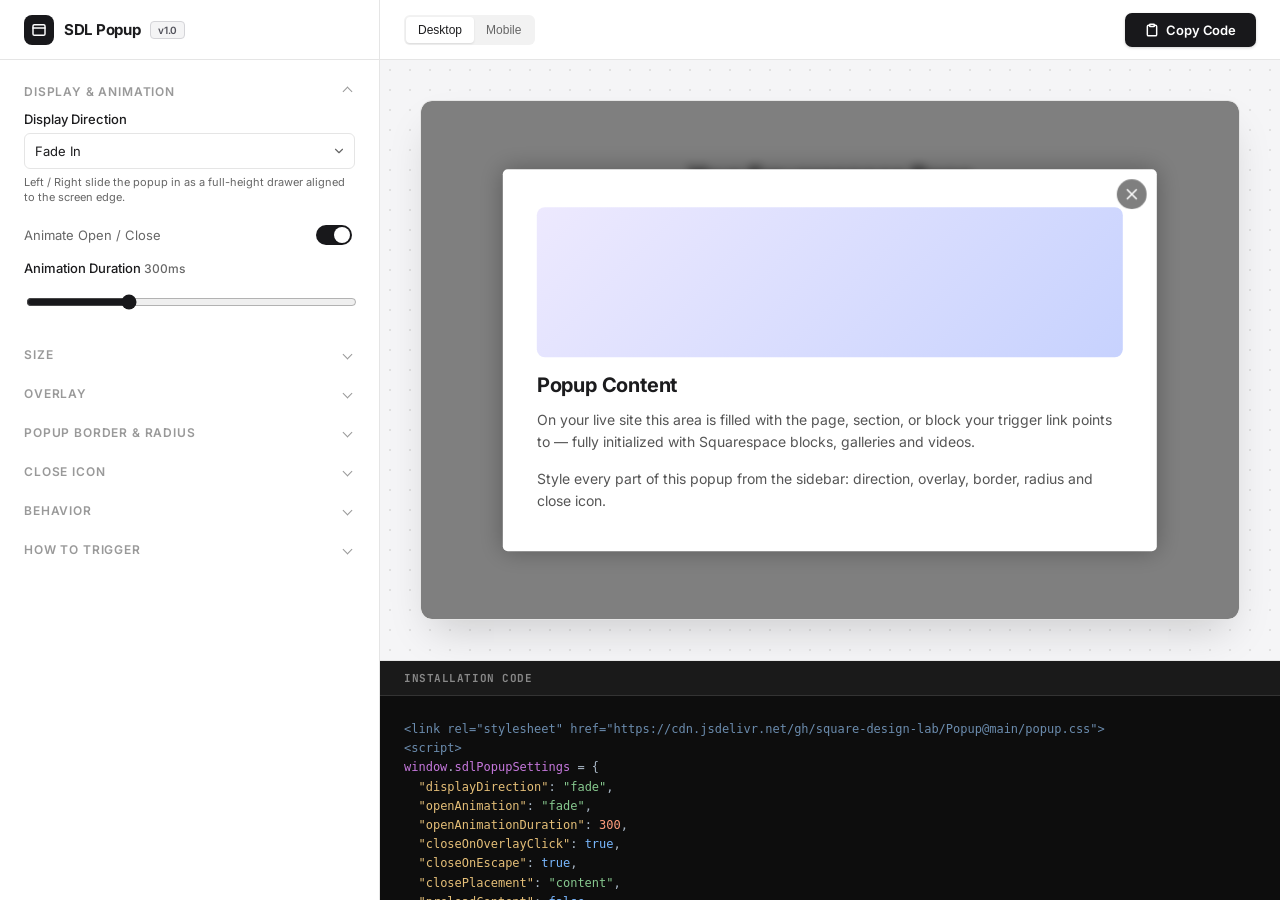
==== config-generator.html @ 0bb4ed38 "SDL Popup v1.0 — plugin, styles & config generator - popup.js: no-constructor IIFE port of the class" ====
<!DOCTYPE html>
<html lang="en">
<head>
    <meta charset="UTF-8" />
    <meta name="viewport" content="width=device-width, initial-scale=1.0" />
    <title>SDL Popup — Config Generator</title>

    <link rel="preconnect" href="https://fonts.googleapis.com">
    <link rel="preconnect" href="https://fonts.gstatic.com" crossorigin>
    <link href="https://fonts.googleapis.com/css2?family=Inter:wght@400;500;600;700&family=JetBrains+Mono:wght@400;500&display=swap" rel="stylesheet">

    <style>
        :root {
            --bg-body: #F5F5F7;
            --bg-sidebar: #FFFFFF;
            --text-main: #1C1C1E;
            --text-secondary: #666666;
            --text-tertiary: #999999;
            --border-light: #E5E5E5;
            --border-hover: #D4D4D4;
            --border-active: #18181B;
            --accent: #18181B;
            --accent-hover: #09090B;
            --accent-contrast: #FFFFFF;
            --shadow-sm: 0 1px 2px rgba(0,0,0,0.04);
            --shadow-md: 0 4px 6px -1px rgba(0,0,0,0.05), 0 2px 4px -1px rgba(0,0,0,0.03);
            --shadow-lg: 0 20px 40px -12px rgba(0,0,0,0.18);
            --radius-sm: 6px;
            --radius-md: 8px;
            --radius-lg: 12px;
            --sidebar-width: 380px;
            --header-height: 60px;
        }

        * { box-sizing: border-box; outline: none; }

        body {
            font-family: 'Inter', sans-serif;
            background: var(--bg-body);
            color: var(--text-main);
            margin: 0; padding: 0;
            height: 100vh;
            display: flex;
            overflow: hidden;
            font-size: 13px;
            -webkit-font-smoothing: antialiased;
        }

        /* --- SIDEBAR --- */
        .sidebar {
            width: var(--sidebar-width);
            background: var(--bg-sidebar);
            border-right: 1px solid var(--border-light);
            display: flex;
            flex-direction: column;
            z-index: 20;
        }
        .sidebar-header {
            height: var(--header-height);
            padding: 0 24px;
            border-bottom: 1px solid var(--border-light);
            display: flex; align-items: center; justify-content: space-between;
            background: rgba(255,255,255,0.8);
            backdrop-filter: blur(10px);
        }
        .sidebar-header h2 {
            font-size: 15px; font-weight: 700; margin: 0;
            display: flex; align-items: center; gap: 10px; letter-spacing: -0.02em;
        }
        .brand-icon {
            width: 30px; height: 30px;
            background: var(--accent); color: #fff;
            border-radius: 8px;
            display: inline-flex; align-items: center; justify-content: center; flex-shrink: 0;
        }
        .sidebar-header .badge {
            font-size: 10px; background: #F4F4F5; padding: 2px 7px; border-radius: 4px;
            color: #52525B; font-weight: 600; border: 1px solid #D4D4D8;
        }
        .sidebar-content { flex: 1; overflow-y: auto; padding: 24px; }
        .sidebar-content::-webkit-scrollbar { width: 6px; }
        .sidebar-content::-webkit-scrollbar-thumb { background: #E5E5E5; border-radius: 3px; }
        .sidebar-content::-webkit-scrollbar-thumb:hover { background: #D4D4D4; }

        .group { margin-bottom: 24px; }
        .group-header {
            font-size: 12px; font-weight: 600; text-transform: uppercase; letter-spacing: 0.07em;
            color: var(--text-tertiary); margin-bottom: 12px; cursor: pointer;
            display: flex; align-items: center; justify-content: space-between; transition: color 0.2s;
        }
        .group-header:hover { color: var(--text-main); }
        .group-header::after {
            content: ''; width: 6px; height: 6px;
            border-right: 1.5px solid currentColor; border-bottom: 1.5px solid currentColor;
            transform: rotate(45deg); transition: transform 0.2s; margin-right: 4px;
        }
        .group.open .group-header::after { transform: rotate(-135deg); }
        .group-body { display: none; }
        .group.open .group-body { display: block; animation: slideIn 0.2s ease-out; }
        @keyframes slideIn { from { opacity: 0; transform: translateY(-5px); } to { opacity: 1; transform: translateY(0); } }

        .control-row { margin-bottom: 16px; }
        label { display: block; font-size: 13px; font-weight: 500; margin-bottom: 6px; color: var(--text-main); }
        .helper-text { font-size: 11px; color: var(--text-secondary); margin-top: 6px; line-height: 1.4; }

        input[type="text"], input[type="number"], select {
            width: 100%; height: 36px; padding: 0 10px;
            font-family: inherit; font-size: 13px;
            border: 1px solid var(--border-light); border-radius: var(--radius-sm);
            background: #fff; color: var(--text-main); transition: all 0.15s; appearance: none;
        }
        input:hover, select:hover { border-color: var(--border-hover); }
        input:focus, select:focus { border-color: var(--border-active); box-shadow: 0 0 0 3px rgba(0,0,0,0.08); }
        select {
            background-image: url("data:image/svg+xml;charset=UTF-8,%3csvg xmlns='http://www.w3.org/2000/svg' viewBox='0 0 24 24' fill='none' stroke='%23666' stroke-width='2' stroke-linecap='round' stroke-linejoin='round'%3e%3cpolyline points='6 9 12 15 18 9'%3e%3c/polyline%3e%3c/svg%3e");
            background-repeat: no-repeat; background-position: right 8px center; background-size: 14px; padding-right: 30px;
        }
        input[type="range"] { width: 100%; accent-color: var(--accent); height: 36px; }

        .toggle-row {
            display: flex; align-items: center; justify-content: space-between;
            margin-bottom: 12px; min-height: 24px;
        }
        .toggle-row label { margin: 0; font-weight: 400; color: var(--text-secondary); }
        input[type="checkbox"] {
            appearance: none; width: 36px; height: 20px; background: #E5E5E5; border-radius: 20px;
            position: relative; cursor: pointer; transition: 0.2s; border: none; flex-shrink: 0;
        }
        input[type="checkbox"]::after {
            content: ''; position: absolute; top: 2px; left: 2px; width: 16px; height: 16px;
            background: #fff; border-radius: 50%; box-shadow: 0 1px 2px rgba(0,0,0,0.2);
            transition: 0.2s cubic-bezier(0.4, 0.0, 0.2, 1);
        }
        input[type="checkbox"]:checked { background: var(--accent); }
        input[type="checkbox"]:checked::after { transform: translateX(16px); }

        .color-row {
            display: flex; flex-direction: column; gap: 8px;
            background: #FAFAFA; padding: 12px; border-radius: var(--radius-md); border: 1px solid var(--border-light);
        }
        .color-chip { display: flex; align-items: center; justify-content: space-between; }
        .color-chip .color-label { font-size: 12px; font-weight: 500; }
        input[type="color"] {
            width: 28px; height: 28px; padding: 0;
            border: 1.5px solid #B8B8B8; border-radius: 50%; overflow: hidden; cursor: pointer; background: none;
        }
        input[type="color"]::-webkit-color-swatch-wrapper { padding: 0; }
        input[type="color"]::-webkit-color-swatch { border: none; border-radius: 50%; }

        .range-val { font-size: 12px; color: var(--text-secondary); font-variant-numeric: tabular-nums; }

        /* --- MAIN CONTENT --- */
        .main-content { flex: 1; display: flex; flex-direction: column; background: #F5F5F7; position: relative; }
        .topbar {
            height: var(--header-height); padding: 0 24px;
            border-bottom: 1px solid var(--border-light); background: #fff;
            display: flex; align-items: center; justify-content: space-between;
        }
        .device-toggle { background: #F2F2F2; padding: 2px; border-radius: 6px; display: flex; }
        .device-toggle button {
            border: none; background: transparent; padding: 6px 12px; font-size: 12px; font-weight: 500;
            color: var(--text-secondary); cursor: pointer; border-radius: 4px; transition: 0.2s;
        }
        .device-toggle button.active { background: #fff; color: var(--text-main); box-shadow: 0 1px 2px rgba(0,0,0,0.1); }

        .copy-btn {
            background: var(--accent); color: var(--accent-contrast); border: none; padding: 9px 20px;
            border-radius: 7px; font-weight: 600; font-size: 13px; letter-spacing: -0.01em; cursor: pointer;
            display: flex; align-items: center; gap: 7px; transition: transform 0.1s, background 0.2s;
            box-shadow: 0 1px 3px rgba(0,0,0,0.18); font-family: inherit;
        }
        .copy-btn:hover { background: var(--accent-hover); }
        .copy-btn:active { transform: scale(0.97); }
        .copy-btn.copied { background: #0EA5E9; box-shadow: 0 1px 3px rgba(14,165,233,0.3); }

        .preview-container {
            flex: 1; overflow-y: auto; padding: 40px;
            display: flex; justify-content: center; align-items: flex-start;
            background-image: radial-gradient(#E1E1E1 1px, transparent 1px);
            background-size: 20px 20px;
        }
        #previewFrame {
            background: #fff; width: 100%; max-width: 1100px; min-height: 520px;
            box-shadow: var(--shadow-lg); border-radius: var(--radius-lg);
            transition: width 0.3s cubic-bezier(0.25, 0.8, 0.25, 1);
            border: 1px solid var(--border-light);
            position: relative; overflow: hidden;
        }
        #previewFrame.mobile {
            width: 390px; border-radius: 30px; border: 8px solid #333; min-height: 640px;
        }

        /* mock host page inside preview */
        .pv-page {
            min-height: 100%; padding: 60px 40px;
            display: flex; flex-direction: column; align-items: center; justify-content: center; gap: 22px;
            text-align: center; color: #1C1C1E;
        }
        .pv-page h1 { font-size: 26px; margin: 0; letter-spacing: -0.02em; }
        .pv-page p { margin: 0; color: #6b6b6b; max-width: 420px; line-height: 1.6; font-size: 14px; }
        .pv-trigger {
            margin-top: 6px; background: var(--accent); color: #fff; border: none;
            padding: 13px 26px; border-radius: 8px; font-weight: 600; font-size: 14px; cursor: pointer;
            font-family: inherit; box-shadow: 0 4px 14px rgba(0,0,0,0.18);
        }
        .pv-trigger:active { transform: scale(0.97); }

        /* ============ PREVIEW POPUP (mirror of popup.css, scoped) ============ */
        .pv-overlay {
            position: absolute; inset: 0; z-index: 50; display: none; opacity: 0;
            backdrop-filter: blur(var(--pv-overlay-blur, 5px));
            transition: opacity var(--pv-dur, 300ms) ease;
        }
        .pv-overlay.pv-active { opacity: 1; }
        .pv-overlay::before {
            content: ''; position: absolute; inset: 0;
            background-color: var(--pv-overlay-color, #000);
            opacity: var(--pv-overlay-opacity, 0.5);
        }
        .pv-container {
            position: absolute; top: 50%; left: 50%; transform: translate(-50%, -50%);
            background: #fff; color: #1C1C1E;
            width: 80%; max-width: var(--pv-width, 520px);
            max-height: var(--pv-max-height, 80%); overflow-y: auto;
            border-radius: var(--pv-border-radius, 5px);
            border: var(--pv-border, none);
            box-shadow: 0 0 24px rgba(0,0,0,0.3);
            transition: opacity var(--pv-dur, 300ms) ease, transform var(--pv-dur, 300ms) ease;
        }
        .pv-body { padding: 38px 34px; }
        .pv-body h2 { margin: 0 0 12px; font-size: 20px; letter-spacing: -0.01em; }
        .pv-body p { margin: 0 0 14px; color: #555; line-height: 1.6; font-size: 14px; }
        .pv-body .pv-img {
            width: 100%; height: 150px; border-radius: 8px; margin-bottom: 16px;
            background: linear-gradient(135deg, #EDE9FE 0%, #C7D2FE 100%);
        }
        .pv-close {
            position: absolute; top: 10px; right: 10px; z-index: 9;
            display: grid; place-items: center; cursor: pointer;
            width: var(--pv-close-size, 30px); height: var(--pv-close-size, 30px); padding: 6px;
            border: var(--pv-close-border, none);
            background: var(--pv-close-bg, rgba(0,0,0,0.5));
            border-radius: var(--pv-close-radius, 50%);
            backdrop-filter: blur(12px); box-sizing: border-box;
        }
        .pv-close svg { width: 100%; height: 100%; stroke: var(--pv-close-color, #fff); stroke-width: 2px; }

        /* direction hidden states */
        .pv-dir-fade .pv-container { opacity: 0; transform: translate(-50%, -50%); }
        .pv-dir-slide-top .pv-container { opacity: 0; transform: translate(-50%, calc(-50% - 40px)); }
        .pv-dir-slide-bottom .pv-container { opacity: 0; transform: translate(-50%, calc(-50% + 40px)); }
        .pv-dir-fade.pv-active .pv-container,
        .pv-dir-slide-top.pv-active .pv-container,
        .pv-dir-slide-bottom.pv-active .pv-container { opacity: 1; transform: translate(-50%, -50%); }

        /* edge drawers */
        .pv-dir-slide-left .pv-container,
        .pv-dir-slide-right .pv-container {
            top: 0; bottom: 0; height: 100%; max-height: 100%;
            width: var(--pv-width, 360px); max-width: 86%; opacity: 1;
        }
        .pv-dir-slide-left .pv-container {
            left: 0; right: auto; transform: translateX(-100%);
            border-radius: 0 var(--pv-border-radius, 5px) var(--pv-border-radius, 5px) 0;
        }
        .pv-dir-slide-left.pv-active .pv-container { transform: translateX(0); }
        .pv-dir-slide-right .pv-container {
            right: 0; left: auto; transform: translateX(100%);
            border-radius: var(--pv-border-radius, 5px) 0 0 var(--pv-border-radius, 5px);
        }
        .pv-dir-slide-right.pv-active .pv-container { transform: translateX(0); }
        .pv-no-anim .pv-overlay, .pv-no-anim .pv-container { transition: none !important; }

        /* --- CODE DRAWER --- */
        .code-drawer {
            height: 240px; background: #0D0D0D; color: #E1E1E1;
            display: flex; flex-direction: column; border-top: 1px solid var(--border-light);
            font-family: 'JetBrains Mono', monospace;
        }
        .drawer-header {
            padding: 10px 24px; background: #1A1A1A; border-bottom: 1px solid #333;
            display: flex; align-items: center; justify-content: space-between;
        }
        .drawer-header h3 { margin: 0; font-size: 11px; text-transform: uppercase; letter-spacing: 0.05em; color: #888; }
        #codeOutput { flex: 1; padding: 24px; margin: 0; overflow: auto; font-size: 12px; line-height: 1.6; color: #A9B7C6; white-space: pre; }
        #codeOutput .hl-key  { color: #E5BF78; }
        #codeOutput .hl-str  { color: #87C98F; }
        #codeOutput .hl-bool { color: #79B8FF; }
        #codeOutput .hl-num  { color: #FF9D7C; }
        #codeOutput .hl-tag  { color: #6B8CAE; }
        #codeOutput .hl-kw   { color: #C678DD; }

        .mobile-tabs { display: none; }
        .mobile-copy-btn { display: none; }

        @media (max-width: 1023px) {
            body { flex-direction: column; height: 100vh; overflow: hidden; }
            .main-content { display: none; }
            .sidebar {
                position: fixed; top: 0; left: 0; right: 0;
                bottom: calc(68px + env(safe-area-inset-bottom));
                width: 100%; border-right: none; display: none; flex-direction: column; z-index: 50;
            }
            .sidebar-header { flex-shrink: 0; }
            .mobile-tabs {
                display: flex; position: fixed; bottom: 0; left: 0; right: 0;
                background: #fff; border-top: 1px solid #E5E5E5; z-index: 100; height: 68px;
                padding: 8px 12px; padding-bottom: calc(8px + env(safe-area-inset-bottom)); gap: 6px; align-items: stretch;
            }
            .tab-btn {
                flex: 1; border: none; background: transparent; color: var(--text-tertiary);
                font-size: 11px; font-weight: 500; font-family: inherit; cursor: pointer; border-radius: 10px;
                display: flex; flex-direction: column; align-items: center; justify-content: center; gap: 4px;
                transition: background 0.18s ease, color 0.18s ease; -webkit-tap-highlight-color: transparent;
            }
            .tab-btn svg { opacity: 0.5; transition: opacity 0.18s ease; }
            .tab-btn.active { background: var(--accent); color: #fff; font-weight: 600; }
            .tab-btn.active svg { opacity: 1; }
            .mobile-copy-btn { display: flex; }
            body.tab-edit .sidebar { display: flex; }
            body.tab-edit .main-content { display: none; }
            body.tab-preview .sidebar { display: none; }
            body.tab-preview .main-content {
                display: flex; position: fixed; top: 0; left: 0; right: 0;
                bottom: calc(68px + env(safe-area-inset-bottom)); height: auto;
            }
            body.tab-preview .code-drawer { display: none; }
            body.tab-code .sidebar { display: none; }
            body.tab-code .main-content {
                display: flex; position: fixed; top: 0; left: 0; right: 0;
                bottom: calc(68px + env(safe-area-inset-bottom)); height: auto;
            }
            body.tab-code .preview-container { display: none; }
            body.tab-code .code-drawer { flex: 1; height: auto; }
        }
    </style>
</head>
<body class="tab-edit">

    <div class="mobile-tabs">
        <button class="tab-btn active" onclick="setTab('edit')">
            <svg width="16" height="16" viewBox="0 0 24 24" fill="none" stroke="currentColor" stroke-width="2" stroke-linecap="round" stroke-linejoin="round"><circle cx="12" cy="12" r="3"/><path d="M19.4 15a1.65 1.65 0 0 0 .33 1.82l.06.06a2 2 0 1 1-2.83 2.83l-.06-.06a1.65 1.65 0 0 0-1.82-.33 1.65 1.65 0 0 0-1 1.51V21a2 2 0 1 1-4 0v-.09A1.65 1.65 0 0 0 9 19.4a1.65 1.65 0 0 0-1.82.33l-.06.06a2 2 0 1 1-2.83-2.83l.06-.06A1.65 1.65 0 0 0 4.68 15a1.65 1.65 0 0 0-1.51-1H3a2 2 0 1 1 0-4h.09A1.65 1.65 0 0 0 4.6 9a1.65 1.65 0 0 0-.33-1.82l-.06-.06a2 2 0 1 1 2.83-2.83l.06.06A1.65 1.65 0 0 0 9 4.68a1.65 1.65 0 0 0 1-1.51V3a2 2 0 1 1 4 0v.09a1.65 1.65 0 0 0 1 1.51 1.65 1.65 0 0 0 1.82-.33l.06-.06a2 2 0 1 1 2.83 2.83l-.06.06A1.65 1.65 0 0 0 19.4 9a1.65 1.65 0 0 0 1.51 1H21a2 2 0 1 1 0 4h-.09a1.65 1.65 0 0 0-1.51 1z"/></svg>
            Settings
        </button>
        <button class="tab-btn" onclick="setTab('preview')">
            <svg width="16" height="16" viewBox="0 0 24 24" fill="none" stroke="currentColor" stroke-width="2" stroke-linecap="round" stroke-linejoin="round"><rect x="2" y="3" width="20" height="14" rx="2"/><line x1="8" y1="21" x2="16" y2="21"/><line x1="12" y1="17" x2="12" y2="21"/></svg>
            Preview
        </button>
        <button class="tab-btn" onclick="setTab('code')">
            <svg width="16" height="16" viewBox="0 0 24 24" fill="none" stroke="currentColor" stroke-width="2" stroke-linecap="round" stroke-linejoin="round"><polyline points="16 18 22 12 16 6"/><polyline points="8 6 2 12 8 18"/></svg>
            Code
        </button>
    </div>

    <div class="sidebar">
        <div class="sidebar-header">
            <h2>
                <span class="brand-icon">
                    <svg width="16" height="16" viewBox="0 0 24 24" fill="none" stroke="currentColor" stroke-width="2.2" stroke-linecap="round" stroke-linejoin="round"><rect x="3" y="4" width="18" height="16" rx="2"/><line x1="3" y1="9" x2="21" y2="9"/></svg>
                </span>
                SDL Popup <span class="badge">v1.0</span>
            </h2>
            <button class="copy-btn mobile-copy-btn" id="mobileCopyBtn" onclick="copyCode()">
                <svg width="14" height="14" viewBox="0 0 24 24" fill="none" stroke="currentColor" stroke-width="2.5" stroke-linecap="round" stroke-linejoin="round"><path d="M16 4h2a2 2 0 0 1 2 2v14a2 2 0 0 1-2 2H6a2 2 0 0 1-2-2V6a2 2 0 0 1 2-2h2"></path><rect x="8" y="2" width="8" height="4" rx="1" ry="1"></rect></svg>
                Copy Code
            </button>
        </div>
        <div class="sidebar-content">

            <!-- DISPLAY & ANIMATION -->
            <div class="group open">
                <div class="group-header" onclick="togGroup(this)">Display & Animation</div>
                <div class="group-body">
                    <div class="control-row">
                        <label>Display Direction</label>
                        <select id="displayDirection">
                            <option value="fade" selected>Fade In</option>
                            <option value="slide-top">Slide In From Top</option>
                            <option value="slide-bottom">Slide In From Bottom</option>
                            <option value="slide-left">Slide In From Left (Edge)</option>
                            <option value="slide-right">Slide In From Right (Edge)</option>
                        </select>
                        <div class="helper-text">Left / Right slide the popup in as a full-height drawer aligned to the screen edge.</div>
                    </div>
                    <div class="toggle-row"><label>Animate Open / Close</label><input type="checkbox" id="openAnimation" checked></div>
                    <div class="control-row" id="durationRow">
                        <label>Animation Duration <span class="range-val" id="durationVal">300ms</span></label>
                        <input type="range" id="openAnimationDuration" min="0" max="1000" step="50" value="300">
                    </div>
                </div>
            </div>

            <!-- SIZE -->
            <div class="group">
                <div class="group-header" onclick="togGroup(this)">Size</div>
                <div class="group-body">
                    <div class="control-row" style="display:grid; grid-template-columns:1fr 1fr; gap:10px;">
                        <div><label>Max Width</label><input type="text" id="maxWidth" value="800px"></div>
                        <div><label>Max Height</label><input type="text" id="maxHeight" value="80vh"></div>
                    </div>
                    <div class="helper-text">Any CSS value (e.g. <code>800px</code>, <code>80vh</code>, <code>90%</code>). For edge drawers, width sets the panel width.</div>
                </div>
            </div>

            <!-- OVERLAY -->
            <div class="group">
                <div class="group-header" onclick="togGroup(this)">Overlay</div>
                <div class="group-body">
                    <div class="color-row" style="margin-bottom:14px;">
                        <div class="color-chip"><span class="color-label">Overlay Color</span><input type="color" id="overlayColor" value="#000000"></div>
                    </div>
                    <div class="control-row">
                        <label>Overlay Opacity <span class="range-val" id="overlayOpacityVal">0.5</span></label>
                        <input type="range" id="overlayOpacity" min="0" max="1" step="0.05" value="0.5">
                    </div>
                    <div class="control-row">
                        <label>Background Blur <span class="range-val" id="overlayBlurVal">5px</span></label>
                        <input type="range" id="overlayBlur" min="0" max="30" step="1" value="5">
                    </div>
                </div>
            </div>

            <!-- POPUP BORDER -->
            <div class="group">
                <div class="group-header" onclick="togGroup(this)">Popup Border & Radius</div>
                <div class="group-body">
                    <div class="toggle-row"><label>Show Border</label><input type="checkbox" id="popupBorderEnabled"></div>
                    <div id="popupBorderSettings" style="display:none; border-left:2px solid var(--border-light); padding-left:12px; margin-bottom:14px;">
                        <div class="control-row"><label>Border Width <span class="range-val" id="popupBorderWidthVal">1px</span></label>
                            <input type="range" id="popupBorderWidth" min="1" max="12" step="1" value="1"></div>
                        <div class="color-row">
                            <div class="color-chip"><span class="color-label">Border Color</span><input type="color" id="popupBorderColor" value="#222222"></div>
                        </div>
                    </div>
                    <div class="control-row">
                        <label>Corner Radius <span class="range-val" id="popupBorderRadiusVal">5px</span></label>
                        <input type="range" id="popupBorderRadius" min="0" max="40" step="1" value="5">
                    </div>
                </div>
            </div>

            <!-- CLOSE BUTTON -->
            <div class="group">
                <div class="group-header" onclick="togGroup(this)">Close Icon</div>
                <div class="group-body">
                    <div class="color-row" style="margin-bottom:14px;">
                        <div class="color-chip"><span class="color-label">Icon Background</span><input type="color" id="closeBgColor" value="#000000"></div>
                        <div class="color-chip"><span class="color-label">Icon Color</span><input type="color" id="closeColor" value="#ffffff"></div>
                    </div>
                    <div class="control-row">
                        <label>Background Opacity <span class="range-val" id="closeBgOpacityVal">0.5</span></label>
                        <input type="range" id="closeBgOpacity" min="0" max="1" step="0.05" value="0.5">
                    </div>
                    <div class="control-row">
                        <label>Icon Radius <span class="range-val" id="closeRadiusVal">50%</span></label>
                        <input type="range" id="closeRadius" min="0" max="50" step="1" value="50">
                    </div>
                    <div class="toggle-row"><label>Show Border</label><input type="checkbox" id="closeBorderEnabled"></div>
                    <div id="closeBorderSettings" style="display:none; border-left:2px solid var(--border-light); padding-left:12px;">
                        <div class="control-row"><label>Border Width <span class="range-val" id="closeBorderWidthVal">1px</span></label>
                            <input type="range" id="closeBorderWidth" min="1" max="6" step="1" value="1"></div>
                        <div class="color-row">
                            <div class="color-chip"><span class="color-label">Border Color</span><input type="color" id="closeBorderColor" value="#ffffff"></div>
                        </div>
                    </div>
                </div>
            </div>

            <!-- BEHAVIOR -->
            <div class="group">
                <div class="group-header" onclick="togGroup(this)">Behavior</div>
                <div class="group-body">
                    <div class="control-row">
                        <label>Close Button Placement</label>
                        <select id="closePlacement">
                            <option value="content" selected>Inside Popup</option>
                            <option value="overlay">On Overlay (outside)</option>
                        </select>
                    </div>
                    <div class="toggle-row"><label>Close on Overlay Click</label><input type="checkbox" id="closeOnOverlayClick" checked></div>
                    <div class="toggle-row"><label>Close on Escape Key</label><input type="checkbox" id="closeOnEscape" checked></div>
                    <div class="toggle-row"><label>Preload Content (SEO)</label><input type="checkbox" id="preloadContent"></div>
                    <div class="helper-text">Preload fetches all popup pages on load and keeps them in a hidden, crawler-accessible container.</div>
                </div>
            </div>

            <!-- TRIGGER HELP -->
            <div class="group">
                <div class="group-header" onclick="togGroup(this)">How to Trigger</div>
                <div class="group-body">
                    <div class="helper-text" style="line-height:1.7;">
                        Add the prefix to any link's URL field:<br>
                        <code>#sdl-popup=/about</code> — full page<br>
                        <code>#sdl-popup=/about#team</code> — a section by ID<br>
                        <code>#sdl-popup=/about.fe-block-abc</code> — a Fluid Engine block<br>
                        Use the <code>/#sdl-popup=</code> form if Squarespace strips the leading <code>#</code>.
                    </div>
                </div>
            </div>

        </div>
    </div>

    <div class="main-content">
        <div class="topbar">
            <div class="device-toggle">
                <button id="desktopToggle" class="active" onclick="setDev('desktop')">Desktop</button>
                <button id="mobileToggle" onclick="setDev('mobile')">Mobile</button>
            </div>
            <button class="copy-btn" id="copyBtn" onclick="copyCode()">
                <svg width="14" height="14" viewBox="0 0 24 24" fill="none" stroke="currentColor" stroke-width="2.5" stroke-linecap="round" stroke-linejoin="round"><path d="M16 4h2a2 2 0 0 1 2 2v14a2 2 0 0 1-2 2H6a2 2 0 0 1-2-2V6a2 2 0 0 1 2-2h2"></path><rect x="8" y="2" width="8" height="4" rx="1" ry="1"></rect></svg>
                Copy Code
            </button>
        </div>

        <div class="preview-container">
            <div id="previewFrame">
                <div class="pv-page">
                    <h1>Your Squarespace Page</h1>
                    <p>This is a live preview. Adjust the options in the sidebar and watch the popup update. Click below to reopen it.</p>
                    <button class="pv-trigger" id="pvTrigger">Open Popup</button>
                </div>

                <div class="pv-overlay pv-dir-fade" id="pvOverlay">
                    <div class="pv-container">
                        <button class="pv-close" id="pvClose" aria-label="Close">
                            <svg xmlns="http://www.w3.org/2000/svg" fill="none" viewBox="0 0 24 24" stroke-width="1.5" stroke="currentColor"><path stroke-linecap="round" stroke-linejoin="round" d="M6 18 18 6M6 6l12 12"/></svg>
                        </button>
                        <div class="pv-body">
                            <div class="pv-img"></div>
                            <h2>Popup Content</h2>
                            <p>On your live site this area is filled with the page, section, or block your trigger link points to — fully initialized with Squarespace blocks, galleries and videos.</p>
                            <p style="margin-bottom:0;">Style every part of this popup from the sidebar: direction, overlay, border, radius and close icon.</p>
                        </div>
                    </div>
                </div>
            </div>
        </div>

        <div class="code-drawer">
            <div class="drawer-header"><h3>Installation Code</h3></div>
            <pre id="codeOutput"></pre>
        </div>
    </div>

    <script>
      const CDN_BASE = 'https://cdn.jsdelivr.net/gh/square-design-lab/Popup@main';
      let rawCode = '';

      const $ = id => document.getElementById(id);
      const overlay = $('pvOverlay');
      const frame = $('previewFrame');

      function hexToRgba(hex, opacity) {
        let h = (hex || '#000000').replace('#', '');
        if (h.length === 3) h = h.split('').map(c => c + c).join('');
        const n = parseInt(h, 16);
        return `rgba(${(n >> 16) & 255}, ${(n >> 8) & 255}, ${n & 255}, ${opacity})`;
      }

      /* --- collect config from the sidebar --- */
      function collect() {
        return {
          displayDirection: $('displayDirection').value,
          animate: $('openAnimation').checked,
          openAnimationDuration: parseInt($('openAnimationDuration').value, 10),
          maxWidth: $('maxWidth').value.trim() || '800px',
          maxHeight: $('maxHeight').value.trim() || '80vh',
          overlayColor: $('overlayColor').value,
          overlayOpacity: parseFloat($('overlayOpacity').value),
          overlayBlur: parseInt($('overlayBlur').value, 10),
          popupBorderEnabled: $('popupBorderEnabled').checked,
          popupBorderWidth: parseInt($('popupBorderWidth').value, 10),
          popupBorderColor: $('popupBorderColor').value,
          popupBorderRadius: parseInt($('popupBorderRadius').value, 10),
          closeBgColor: $('closeBgColor').value,
          closeBgOpacity: parseFloat($('closeBgOpacity').value),
          closeColor: $('closeColor').value,
          closeRadius: parseInt($('closeRadius').value, 10),
          closeBorderEnabled: $('closeBorderEnabled').checked,
          closeBorderWidth: parseInt($('closeBorderWidth').value, 10),
          closeBorderColor: $('closeBorderColor').value,
          closePlacement: $('closePlacement').value,
          closeOnOverlayClick: $('closeOnOverlayClick').checked,
          closeOnEscape: $('closeOnEscape').checked,
          preloadContent: $('preloadContent').checked,
        };
      }

      /* --- apply config to the live preview popup --- */
      function applyPreview(c) {
        // direction class
        overlay.className = 'pv-overlay pv-dir-' + c.displayDirection + (overlay.classList.contains('pv-active') ? ' pv-active' : '');
        frame.classList.toggle('pv-no-anim', !c.animate);

        const v = (k, val) => frame.style.setProperty(k, val);
        v('--pv-dur', c.openAnimationDuration + 'ms');
        v('--pv-width', c.maxWidth);
        v('--pv-max-height', c.displayDirection.startsWith('slide-') && (c.displayDirection.endsWith('left') || c.displayDirection.endsWith('right')) ? '100%' : c.maxHeight);
        v('--pv-overlay-color', c.overlayColor);
        v('--pv-overlay-opacity', c.overlayOpacity);
        v('--pv-overlay-blur', c.overlayBlur + 'px');
        v('--pv-border', c.popupBorderEnabled ? `${c.popupBorderWidth}px solid ${c.popupBorderColor}` : 'none');
        v('--pv-border-radius', c.popupBorderRadius + 'px');
        v('--pv-close-bg', hexToRgba(c.closeBgColor, c.closeBgOpacity));
        v('--pv-close-color', c.closeColor);
        v('--pv-close-radius', c.closeRadius + '%');
        v('--pv-close-border', c.closeBorderEnabled ? `${c.closeBorderWidth}px solid ${c.closeBorderColor}` : 'none');

        // close placement
        const closeBtn = $('pvClose');
        if (c.closePlacement === 'overlay') overlay.appendChild(closeBtn);
        else overlay.querySelector('.pv-container').prepend(closeBtn);
      }

      function openPreview() {
        overlay.style.display = 'block';
        requestAnimationFrame(() => overlay.classList.add('pv-active'));
      }
      function closePreview() {
        const c = collect();
        overlay.classList.remove('pv-active');
        const done = () => { overlay.style.display = 'none'; };
        c.animate ? setTimeout(done, c.openAnimationDuration) : done();
      }

      /* --- generate install code --- */
      function generateCode(c) {
        const styles = {
          width: c.maxWidth,
          maxHeight: c.maxHeight,
          overlayColor: c.overlayColor,
          overlayOpacity: c.overlayOpacity,
          overlayBlur: c.overlayBlur,
          popupBorderWidth: c.popupBorderEnabled ? c.popupBorderWidth : 0,
          popupBorderColor: c.popupBorderColor,
          popupBorderRadius: c.popupBorderRadius,
          closeBgColor: c.closeBgColor,
          closeBgOpacity: c.closeBgOpacity,
          closeColor: c.closeColor,
          closeBorderWidth: c.closeBorderEnabled ? c.closeBorderWidth : 0,
          closeBorderColor: c.closeBorderColor,
          closeRadius: c.closeRadius,
        };
        const settings = {
          displayDirection: c.displayDirection,
          openAnimation: c.animate ? 'fade' : 'none',
          openAnimationDuration: c.openAnimationDuration,
          closeOnOverlayClick: c.closeOnOverlayClick,
          closeOnEscape: c.closeOnEscape,
          closePlacement: c.closePlacement,
          preloadContent: c.preloadContent,
          styles,
        };
        const js =
`<link rel="stylesheet" href="${CDN_BASE}/popup.css">
<script>
window.sdlPopupSettings = ${JSON.stringify(settings, null, 2)};
<\/script>
<script src="${CDN_BASE}/popup.js" defer><\/script>`;
        rawCode = js;
        $('codeOutput').innerHTML = highlightCode(js);
      }

      /* --- syntax highlighter --- */
      function highlightCode(text) {
        const esc = s => s.replace(/&/g, '&amp;').replace(/</g, '&lt;').replace(/>/g, '&gt;');
        return text.split('\n').map(line => {
          let h = esc(line);
          h = h.replace(/(&lt;\/?[\w][^&]*?&gt;)/g, '<span class="hl-tag">$1</span>');
          h = h.replace(/("(?:[^"\\]|\\.)+")(\s*:)/g, '<span class="hl-key">$1</span>$2');
          h = h.replace(/(:\s*)("(?:[^"\\]|\\.)*")/g, (_, p, s) => `${p}<span class="hl-str">${s}</span>`);
          h = h.replace(/(:\s*)(true|false|null)(\b)/g, '$1<span class="hl-bool">$2</span>$3');
          h = h.replace(/(:\s*)(-?\d+(?:\.\d+)?)/g, '$1<span class="hl-num">$2</span>');
          h = h.replace(/\b(window|sdlPopupSettings|defer)\b/g, '<span class="hl-kw">$1</span>');
          return h;
        }).join('\n');
      }

      /* --- conditional rows + range value labels --- */
      function syncUI(c) {
        $('durationRow').style.display = c.animate ? 'block' : 'none';
        $('popupBorderSettings').style.display = c.popupBorderEnabled ? 'block' : 'none';
        $('closeBorderSettings').style.display = c.closeBorderEnabled ? 'block' : 'none';
        $('durationVal').textContent = c.openAnimationDuration + 'ms';
        $('overlayOpacityVal').textContent = c.overlayOpacity;
        $('overlayBlurVal').textContent = c.overlayBlur + 'px';
        $('popupBorderWidthVal').textContent = c.popupBorderWidth + 'px';
        $('popupBorderRadiusVal').textContent = c.popupBorderRadius + 'px';
        $('closeBgOpacityVal').textContent = c.closeBgOpacity;
        $('closeRadiusVal').textContent = c.closeRadius + '%';
        $('closeBorderWidthVal').textContent = c.closeBorderWidth + 'px';
      }

      let lastDir = 'fade';
      function updateAll() {
        const c = collect();
        syncUI(c);
        applyPreview(c);
        generateCode(c);
        // ensure popup visible so styling changes are seen; replay on direction change
        if (overlay.style.display !== 'block') openPreview();
        if (c.displayDirection !== lastDir) {
          lastDir = c.displayDirection;
          overlay.classList.remove('pv-active');
          requestAnimationFrame(() => requestAnimationFrame(() => overlay.classList.add('pv-active')));
        }
      }

      /* --- wiring --- */
      document.querySelectorAll('.sidebar input, .sidebar select').forEach(el => {
        el.addEventListener('input', updateAll);
        el.addEventListener('change', updateAll);
      });
      $('pvTrigger').addEventListener('click', openPreview);
      $('pvClose').addEventListener('click', closePreview);
      overlay.addEventListener('click', e => { if (e.target === overlay && collect().closeOnOverlayClick) closePreview(); });
      document.addEventListener('keydown', e => { if (e.key === 'Escape' && collect().closeOnEscape) closePreview(); });

      window.setTab = function(t) {
        document.body.className = 'tab-' + t;
        document.querySelectorAll('.tab-btn').forEach(btn => {
          btn.classList.toggle('active', btn.getAttribute('onclick') === "setTab('" + t + "')");
        });
      };
      window.setDev = function(d) {
        frame.className = d === 'mobile' ? 'mobile' : '';
        document.querySelectorAll('.device-toggle button').forEach(b => b.classList.remove('active'));
        $(d + 'Toggle').classList.add('active');
        const c = collect(); applyPreview(c); openPreview();
      };
      window.togGroup = function(h) { h.parentNode.classList.toggle('open'); };
      window.copyCode = function() {
        navigator.clipboard.writeText(rawCode);
        const copied = `<svg width="14" height="14" viewBox="0 0 24 24" fill="none" stroke="currentColor" stroke-width="2.5" stroke-linecap="round" stroke-linejoin="round"><polyline points="20 6 9 17 4 12"></polyline></svg> Copied!`;
        ['copyBtn', 'mobileCopyBtn'].forEach(id => {
          const btn = $(id); if (!btn) return;
          const orig = btn.innerHTML;
          btn.innerHTML = copied; btn.classList.add('copied');
          setTimeout(() => { btn.innerHTML = orig; btn.classList.remove('copied'); }, 2000);
        });
      };

      updateAll();
      openPreview();
    </script>
</body>
</html>
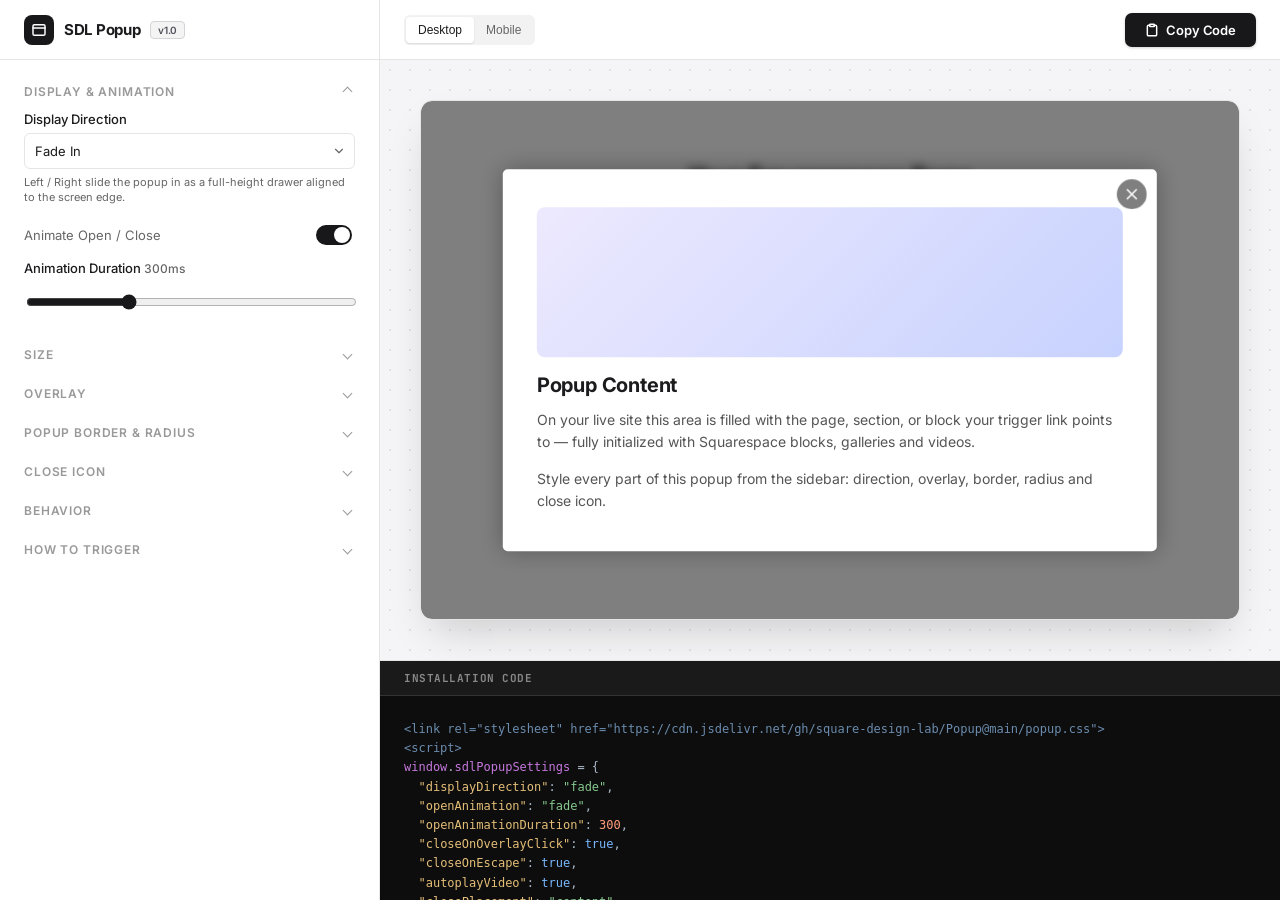
==== commit bb4e262c: "Autoplay popup video on open (incl. 7.1 component / nested video) The old playSingleVideo only match" ====
--- a/config-generator.html
+++ b/config-generator.html
@@ -479,6 +479,7 @@
                     </div>
                     <div class="toggle-row"><label>Close on Overlay Click</label><input type="checkbox" id="closeOnOverlayClick" checked></div>
                     <div class="toggle-row"><label>Close on Escape Key</label><input type="checkbox" id="closeOnEscape" checked></div>
+                    <div class="toggle-row"><label>Autoplay Video on Open</label><input type="checkbox" id="autoplayVideo" checked></div>
                     <div class="toggle-row"><label>Preload Content (SEO)</label><input type="checkbox" id="preloadContent"></div>
                     <div class="helper-text">Preload fetches all popup pages on load and keeps them in a hidden, crawler-accessible container.</div>
                 </div>
@@ -490,10 +491,15 @@
                 <div class="group-body">
                     <div class="helper-text" style="line-height:1.7;">
                         Add the prefix to any link's URL field:<br>
+                        <strong>From your site</strong><br>
                         <code>#sdl-popup=/about</code> — full page<br>
                         <code>#sdl-popup=/about#team</code> — a section by ID<br>
                         <code>#sdl-popup=/about.fe-block-abc</code> — a Fluid Engine block<br>
-                        Use the <code>/#sdl-popup=</code> form if Squarespace strips the leading <code>#</code>.
+                        <strong style="display:inline-block;margin-top:8px;">Media (anywhere)</strong><br>
+                        <code>#sdl-popup=https://youtu.be/ID</code> — YouTube / Vimeo / Loom / Wistia video<br>
+                        <code>#sdl-popup=https://…/photo.jpg</code> — an image (opened full-size)<br>
+                        <code>#sdl-popup=https://example.com</code> — any external page (iframe)<br>
+                        <span style="display:inline-block;margin-top:8px;">Videos auto-play on open, pause on close, and restart from the beginning next time. Use the <code>/#sdl-popup=</code> form if Squarespace strips the leading <code>#</code>.</span>
                     </div>
                 </div>
             </div>
@@ -583,6 +589,7 @@
           closePlacement: $('closePlacement').value,
           closeOnOverlayClick: $('closeOnOverlayClick').checked,
           closeOnEscape: $('closeOnEscape').checked,
+          autoplayVideo: $('autoplayVideo').checked,
           preloadContent: $('preloadContent').checked,
         };
       }
@@ -648,6 +655,7 @@
           openAnimationDuration: c.openAnimationDuration,
           closeOnOverlayClick: c.closeOnOverlayClick,
           closeOnEscape: c.closeOnEscape,
+          autoplayVideo: c.autoplayVideo,
           closePlacement: c.closePlacement,
           preloadContent: c.preloadContent,
           styles,
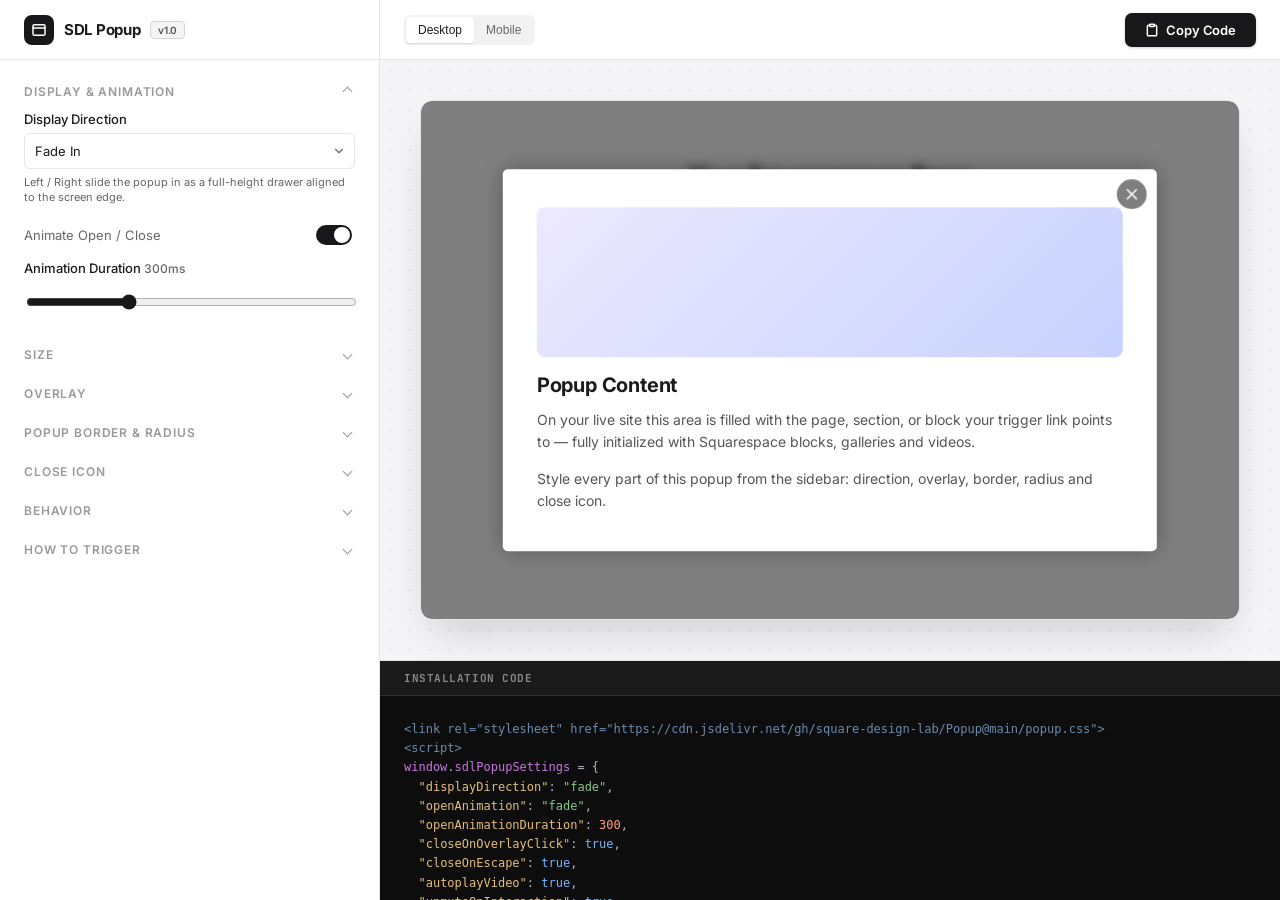
==== commit bbe3c9a8: "Unmute autoplayed native video on first interaction + clarify sound behavior External video embeds (" ====
--- a/config-generator.html
+++ b/config-generator.html
@@ -480,6 +480,8 @@
                     <div class="toggle-row"><label>Close on Overlay Click</label><input type="checkbox" id="closeOnOverlayClick" checked></div>
                     <div class="toggle-row"><label>Close on Escape Key</label><input type="checkbox" id="closeOnEscape" checked></div>
                     <div class="toggle-row"><label>Autoplay Video on Open</label><input type="checkbox" id="autoplayVideo" checked></div>
+                    <div class="toggle-row"><label>Unmute on First Click</label><input type="checkbox" id="unmuteOnInteraction" checked></div>
+                    <div class="helper-text" style="margin:-4px 0 12px;">External YouTube/Vimeo embeds autoplay with sound. Squarespace native video autoplays muted (browser policy) and unmutes on the viewer's first click.</div>
                     <div class="toggle-row"><label>Preload Content (SEO)</label><input type="checkbox" id="preloadContent"></div>
                     <div class="helper-text">Preload fetches all popup pages on load and keeps them in a hidden, crawler-accessible container.</div>
                 </div>
@@ -590,6 +592,7 @@
           closeOnOverlayClick: $('closeOnOverlayClick').checked,
           closeOnEscape: $('closeOnEscape').checked,
           autoplayVideo: $('autoplayVideo').checked,
+          unmuteOnInteraction: $('unmuteOnInteraction').checked,
           preloadContent: $('preloadContent').checked,
         };
       }
@@ -656,6 +659,7 @@
           closeOnOverlayClick: c.closeOnOverlayClick,
           closeOnEscape: c.closeOnEscape,
           autoplayVideo: c.autoplayVideo,
+          unmuteOnInteraction: c.unmuteOnInteraction,
           closePlacement: c.closePlacement,
           preloadContent: c.preloadContent,
           styles,
